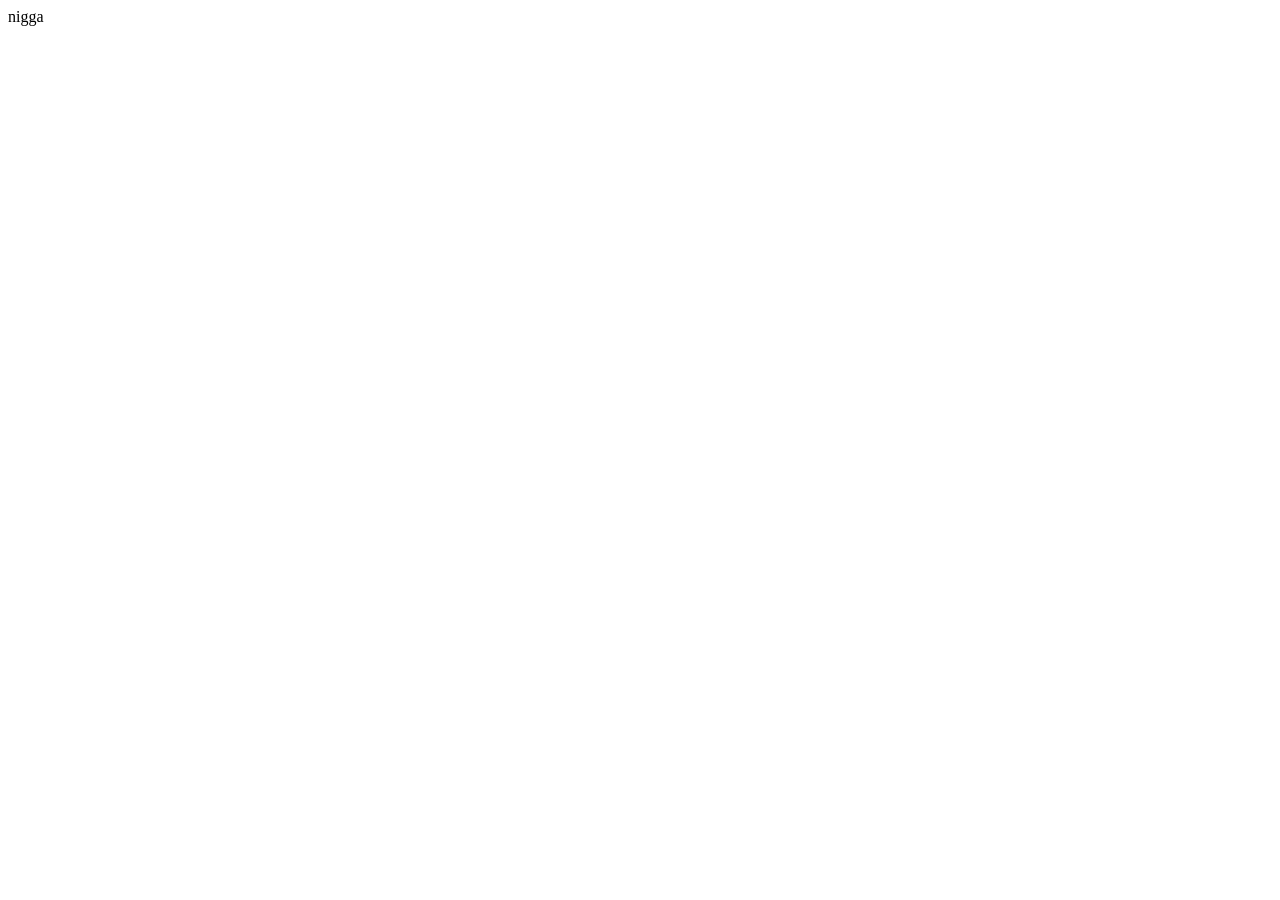
==== dashboard.html @ 414cf82b "complete the design of login page" ====
<!DOCTYPE html>
<html lang="en">
<head>
    <meta charset="UTF-8">
    <meta name="viewport" content="width=device-width, initial-scale=1.0">
    <title>Document</title>
</head>
<body>
    nigga
</body>
</html>
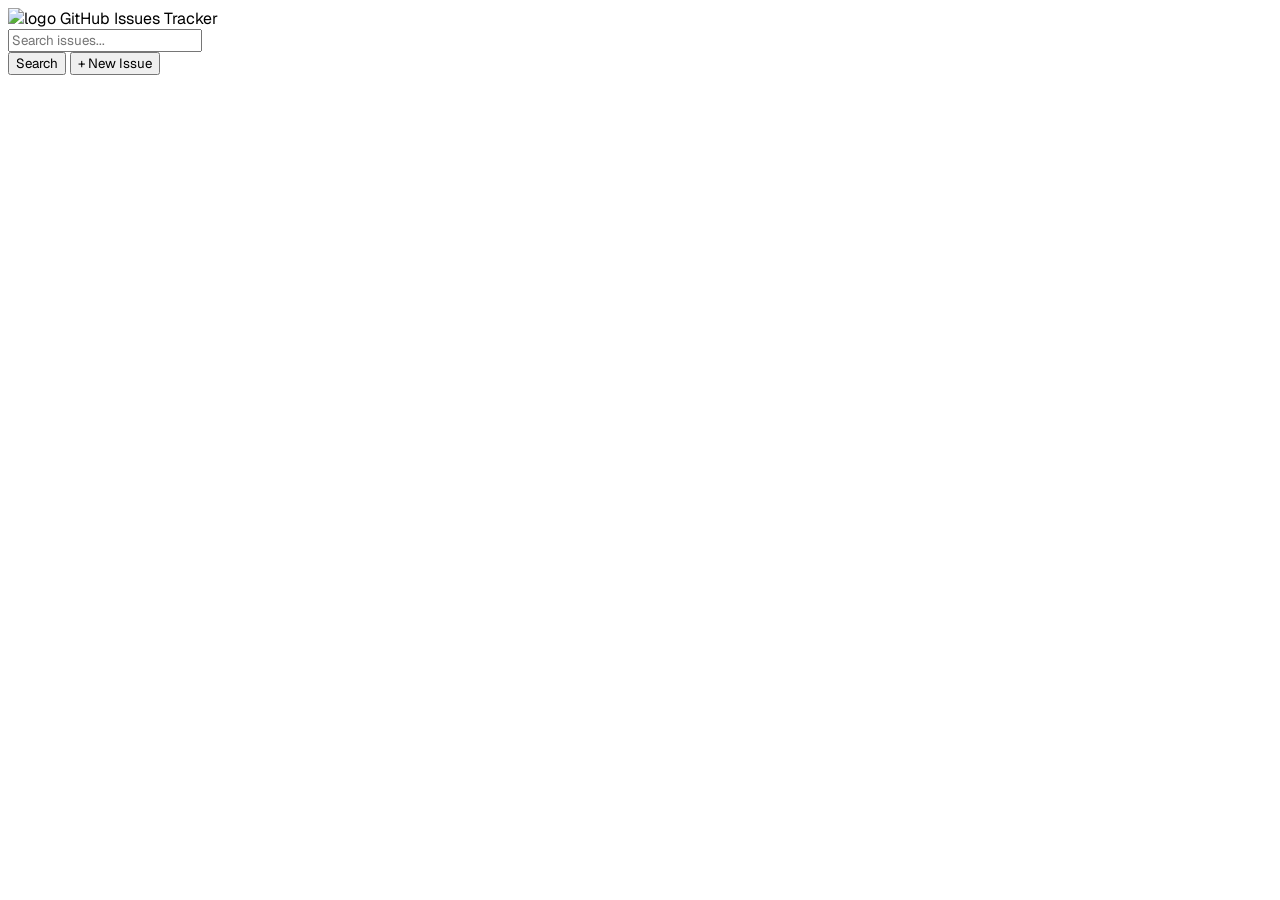
==== commit 195268d9: "complete the Nav on the Dashboard section" ====
--- a/dashboard.html
+++ b/dashboard.html
@@ -3,9 +3,39 @@
 <head>
     <meta charset="UTF-8">
     <meta name="viewport" content="width=device-width, initial-scale=1.0">
-    <title>Document</title>
+    <title>GitHub Issue tracker | DashBoard</title>
+    <!-- link font -->
+    <link rel="preconnect" href="https://fonts.googleapis.com">
+<link rel="preconnect" href="https://fonts.gstatic.com" crossorigin>
+<link href="https://fonts.googleapis.com/css2?family=Geist:wght@100..900&display=swap" rel="stylesheet">
+<!-- link css -->
+<link rel="stylesheet" href="C.css">
+<!-- daisyUI || TaliwindsCss -->
+<link href="https://cdn.jsdelivr.net/npm/daisyui@5" rel="stylesheet" type="text/css" />
+<script src="https://cdn.jsdelivr.net/npm/@tailwindcss/browser@4"></script>
 </head>
 <body>
-    nigga
+    <nav class="bg-white border-b px-4 py-4 flex flex-col md:flex-row justify-between items-center gap-4">
+    <div class="flex items-center gap-2 font-bold text-lg">
+        <img src="https://cdn-icons-png.flaticon.com/512/25/25231.png" class="w-6" alt="logo">
+        <span>GitHub Issues Tracker</span>
+    </div>
+
+    <div class="flex flex-col sm:flex-row items-center gap-3 w-full md:w-auto">
+        <div class="relative w-full sm:w-64">
+            <input type="text" id="searchInput" placeholder="Search issues..." 
+                class="border rounded-md px-4 py-1.5 w-full outline-none bg-gray-50 text-sm">
+        </div>
+
+        <div class="flex items-center gap-2 w-full sm:w-auto">
+            <button id="searchBtn" class="bg-[#1F2937] text-white px-6 py-1.5 rounded-md text-[14px] font-medium flex-1 sm:flex-none">
+                Search
+            </button>
+            <button class="bg-[#4F46E5] text-white px-4 py-1.5 rounded-md text-[14px] font-medium flex-1 sm:flex-none whitespace-nowrap">
+                + New Issue
+            </button>
+        </div>
+    </div>
+</nav>
 </body>
 </html>
--- a/C.css
+++ b/C.css
@@ -0,0 +1,4 @@
+@import "tailwindcss";
+*{
+    font-family: "Geist", sans-serif;
+}
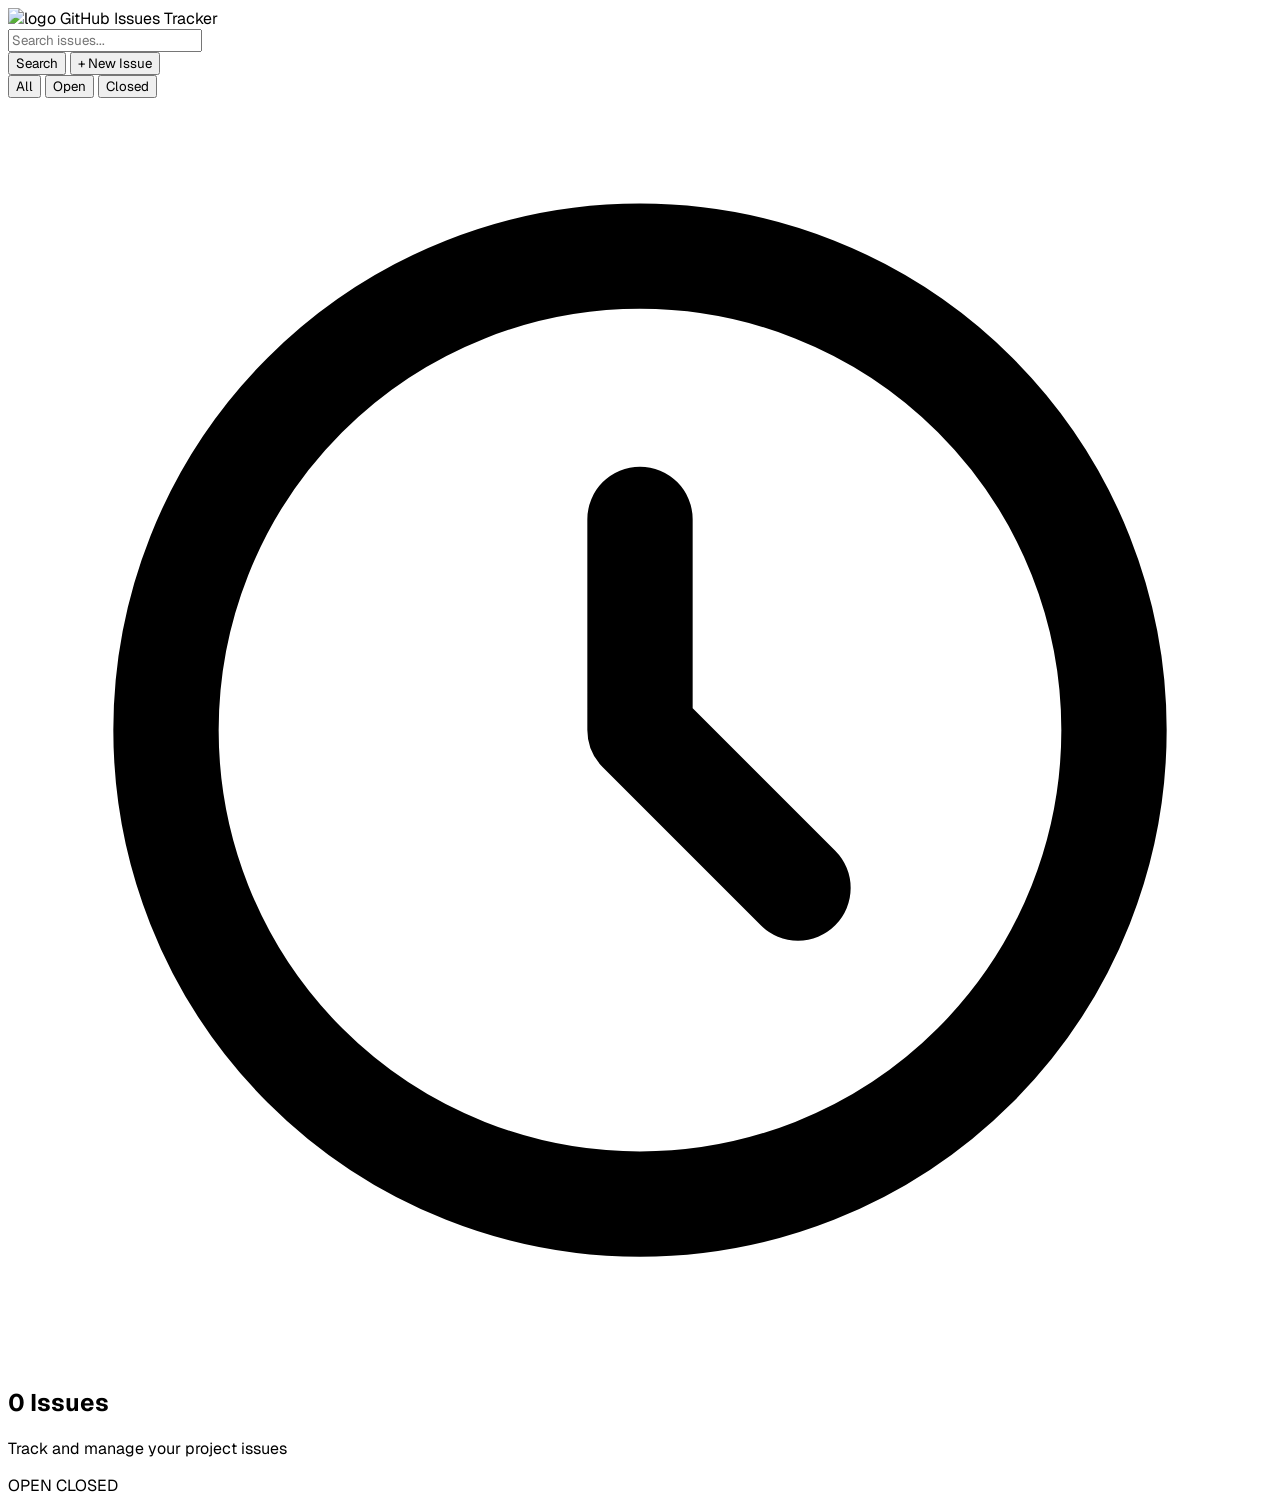
==== commit 83db771d: "complete the main section where the issue will show (how many issue i have)" ====
--- a/dashboard.html
+++ b/dashboard.html
@@ -28,14 +28,40 @@
         </div>
 
         <div class="flex items-center gap-2 w-full sm:w-auto">
-            <button id="searchBtn" class="bg-[#1F2937] text-white px-6 py-1.5 rounded-md text-[14px] font-medium flex-1 sm:flex-none">
-                Search
-            </button>
-            <button class="bg-[#4F46E5] text-white px-4 py-1.5 rounded-md text-[14px] font-medium flex-1 sm:flex-none whitespace-nowrap">
-                + New Issue
-            </button>
+            <button id="searchBtn" class="bg-[#1F2937] text-white px-6 py-1.5 rounded-md text-[14px] font-medium flex-1 sm:flex-none">Search</button>
+            <button class="bg-[#4F46E5] text-white px-4 py-1.5 rounded-md text-[14px] font-medium flex-1 sm:flex-none whitespace-nowrap">+ New Issue</button>
         </div>
     </div>
 </nav>
+
+<main class="max-w-6xl mx-auto mt-10 p-4">
+    <div class="bg-white rounded-xl shadow-sm border border-gray-100 p-8">
+        
+        <div class="flex justify-center gap-2 mb-10">
+            <button data-status="all" class="tab-btn bg-[#4F46E5] text-white px-6 py-1.5 rounded-lg text-xs font-bold shadow-sm">All</button>
+            <button data-status="open" class="tab-btn bg-white text-gray-500 border border-gray-200 px-6 py-1.5 rounded-lg text-xs font-bold hover:bg-gray-50">Open</button>
+            <button data-status="closed" class="tab-btn bg-white text-gray-500 border border-gray-200 px-6 py-1.5 rounded-lg text-xs font-bold hover:bg-gray-50">Closed</button>
+        </div>
+
+        <div class="flex justify-between items-end mb-6">
+            <div class="flex items-center gap-3">
+                <div class="bg-indigo-50 p-2.5 rounded-xl border border-indigo-100">
+                    <svg class="w-5 h-5 text-indigo-600" fill="none" stroke="currentColor" viewBox="0 0 24 24"><path stroke-linecap="round" stroke-linejoin="round" stroke-width="2" d="M12 8v4l3 3m6-3a9 9 0 11-18 0 9 9 0 0118 0z"></path></svg>
+                </div>
+                <div>
+                    <h2 id="issueCount" class="text-xl font-extrabold text-gray-900 tracking-tight">0 Issues</h2>
+                    <p class="text-xs text-gray-400 font-medium">Track and manage your project issues</p>
+                </div>
+            </div>
+            <div class="flex gap-4 text-[11px] font-bold tracking-wide">
+                <span class="flex items-center gap-1.5 text-gray-600"><span class="w-2.5 h-2.5 rounded-full bg-green-500"></span> OPEN</span>
+                <span class="flex items-center gap-1.5 text-gray-600"><span class="w-2.5 h-2.5 rounded-full bg-purple-500"></span> CLOSED</span>
+            </div>
+        </div>
+
+        <div id="issueContainer" class="grid grid-cols-1 md:grid-cols-2 lg:grid-cols-4 gap-5 pt-6 border-t border-gray-100">
+            </div>
+    </div>
+</main>
 </body>
 </html>
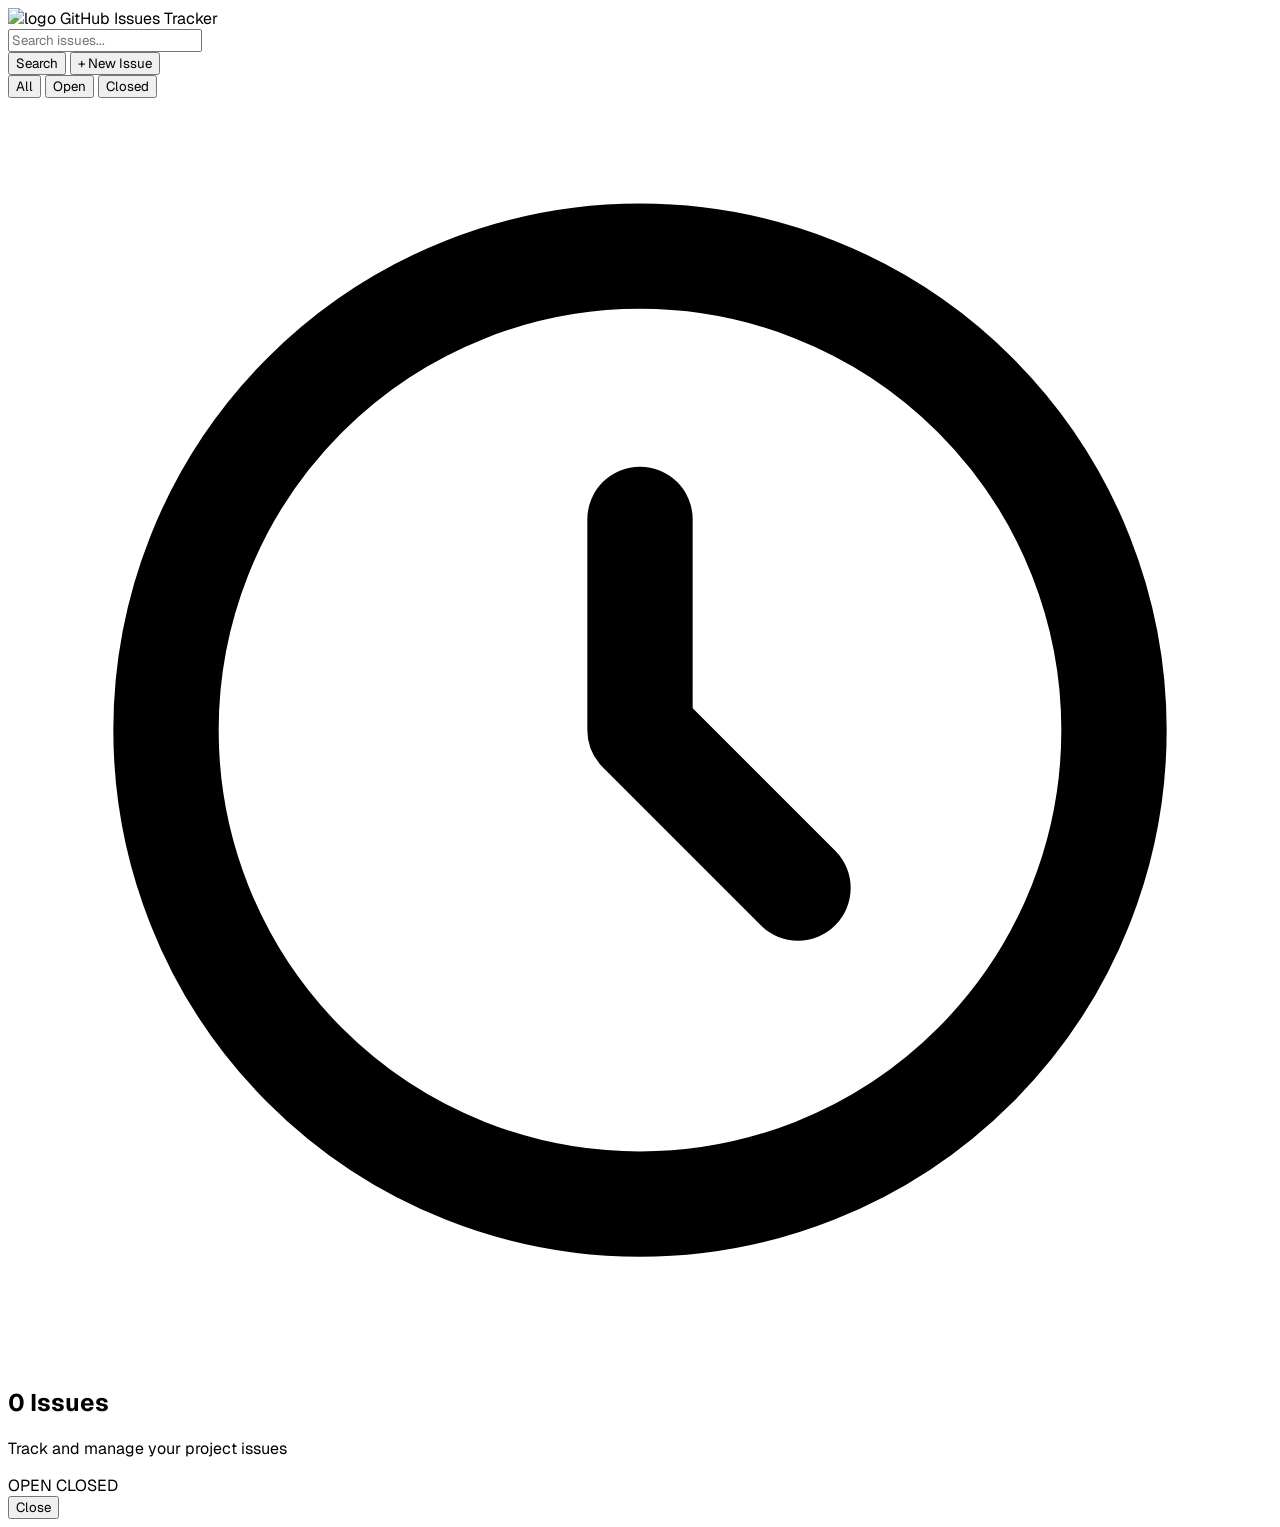
==== commit eda02216: "make the Modal open and close section" ====
--- a/dashboard.html
+++ b/dashboard.html
@@ -63,5 +63,15 @@
             </div>
     </div>
 </main>
+<div id="modalOverlay" class="fixed inset-0 bg-black/40 backdrop-blur-[2px] hidden flex items-center justify-center z-50 p-4">
+        <div class="bg-white rounded-lg shadow-xl max-w-lg w-full">
+            <div id="modalBody" class="p-8"></div>
+            <div class="p-4 border-t flex justify-end">
+                <button onclick="closeModal()" class="bg-[#4F46E5] text-white px-4 py-1 rounded text-sm">Close</button>
+            </div>
+        </div>
+    </div>
+
+<script src="app.js"></script>
 </body>
 </html>
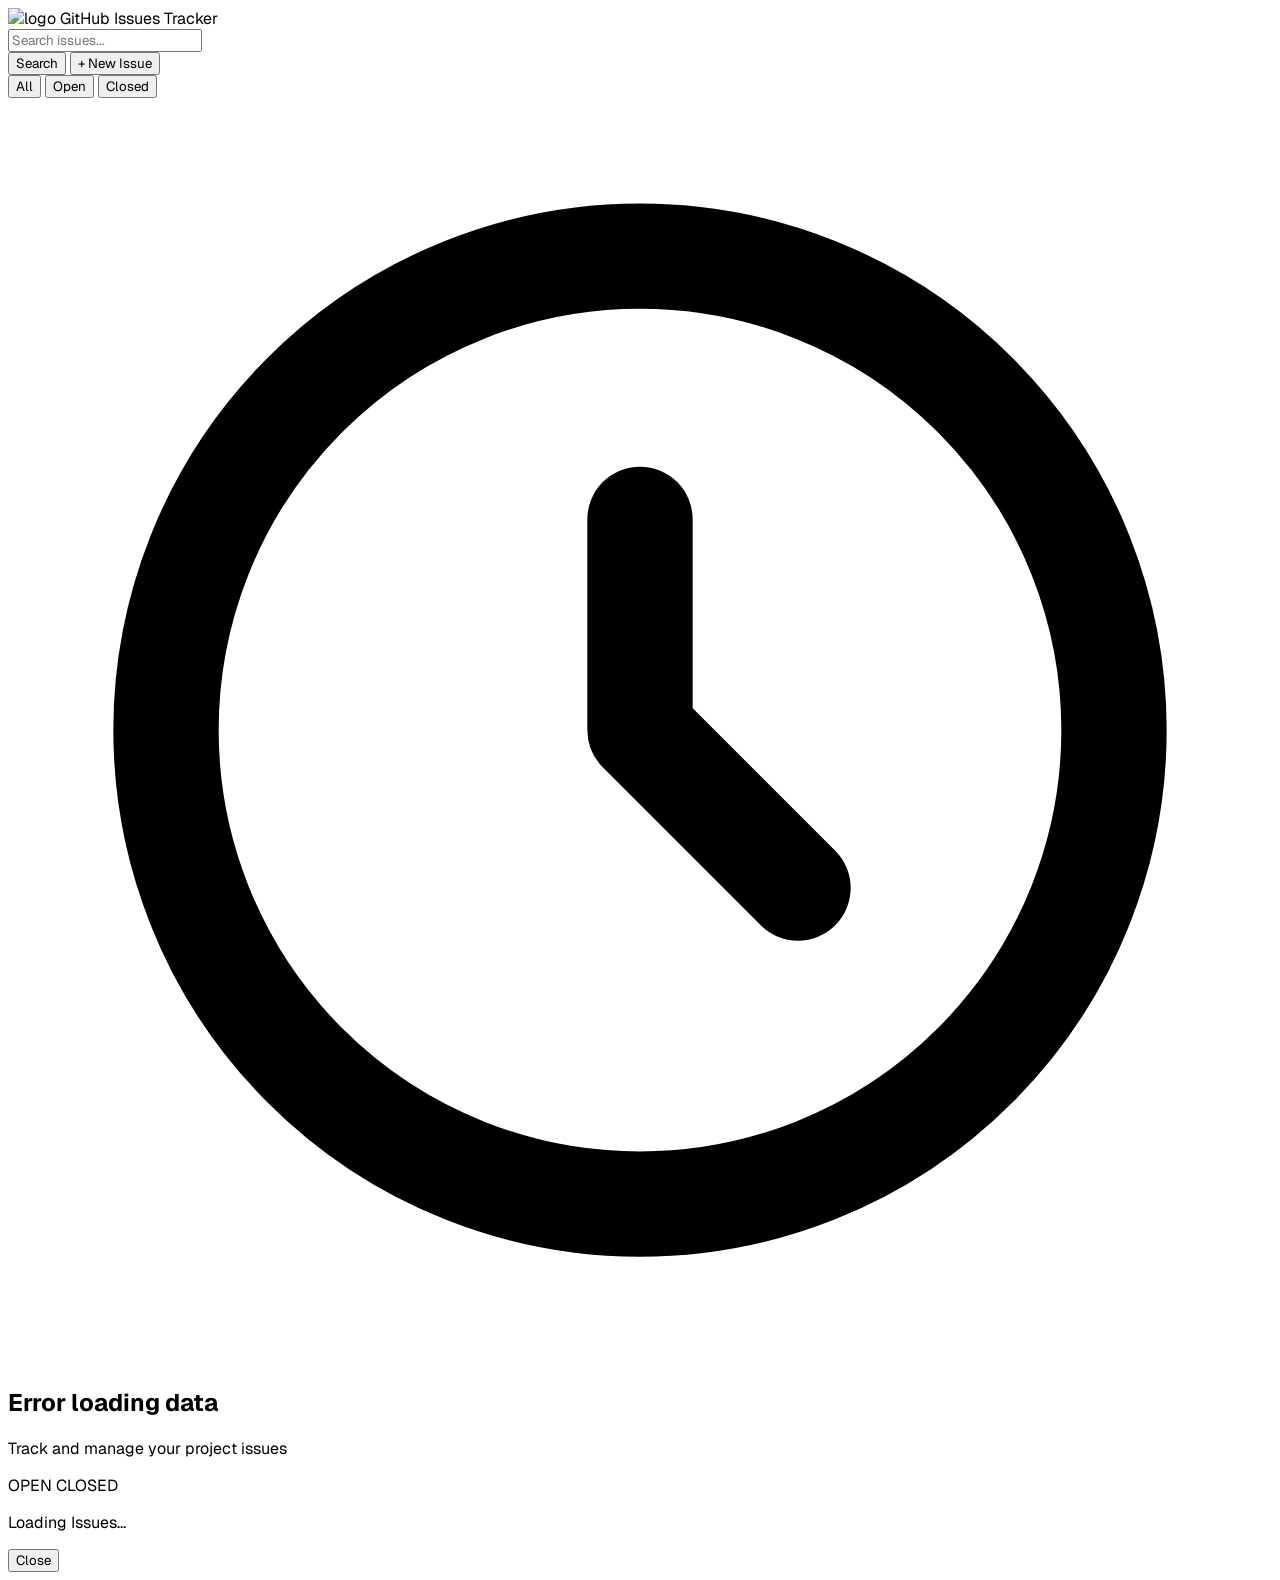
==== commit c751cbbe: "make the spinner on all, open and the close tab" ====
--- a/dashboard.html
+++ b/dashboard.html
@@ -59,6 +59,11 @@
             </div>
         </div>
 
+        <div id="tabLoader" class="hidden flex flex-col items-center justify-center py-20 w-full col-span-full">
+    <span class="loading loading-spinner loading-md text-primary"></span>
+    <p class="text-xs text-gray-400 mt-2 font-medium uppercase tracking-wider">Loading Issues...</p>
+</div>
+
         <div id="issueContainer" class="grid grid-cols-1 md:grid-cols-2 lg:grid-cols-4 gap-5 pt-6 border-t border-gray-100">
             </div>
     </div>
